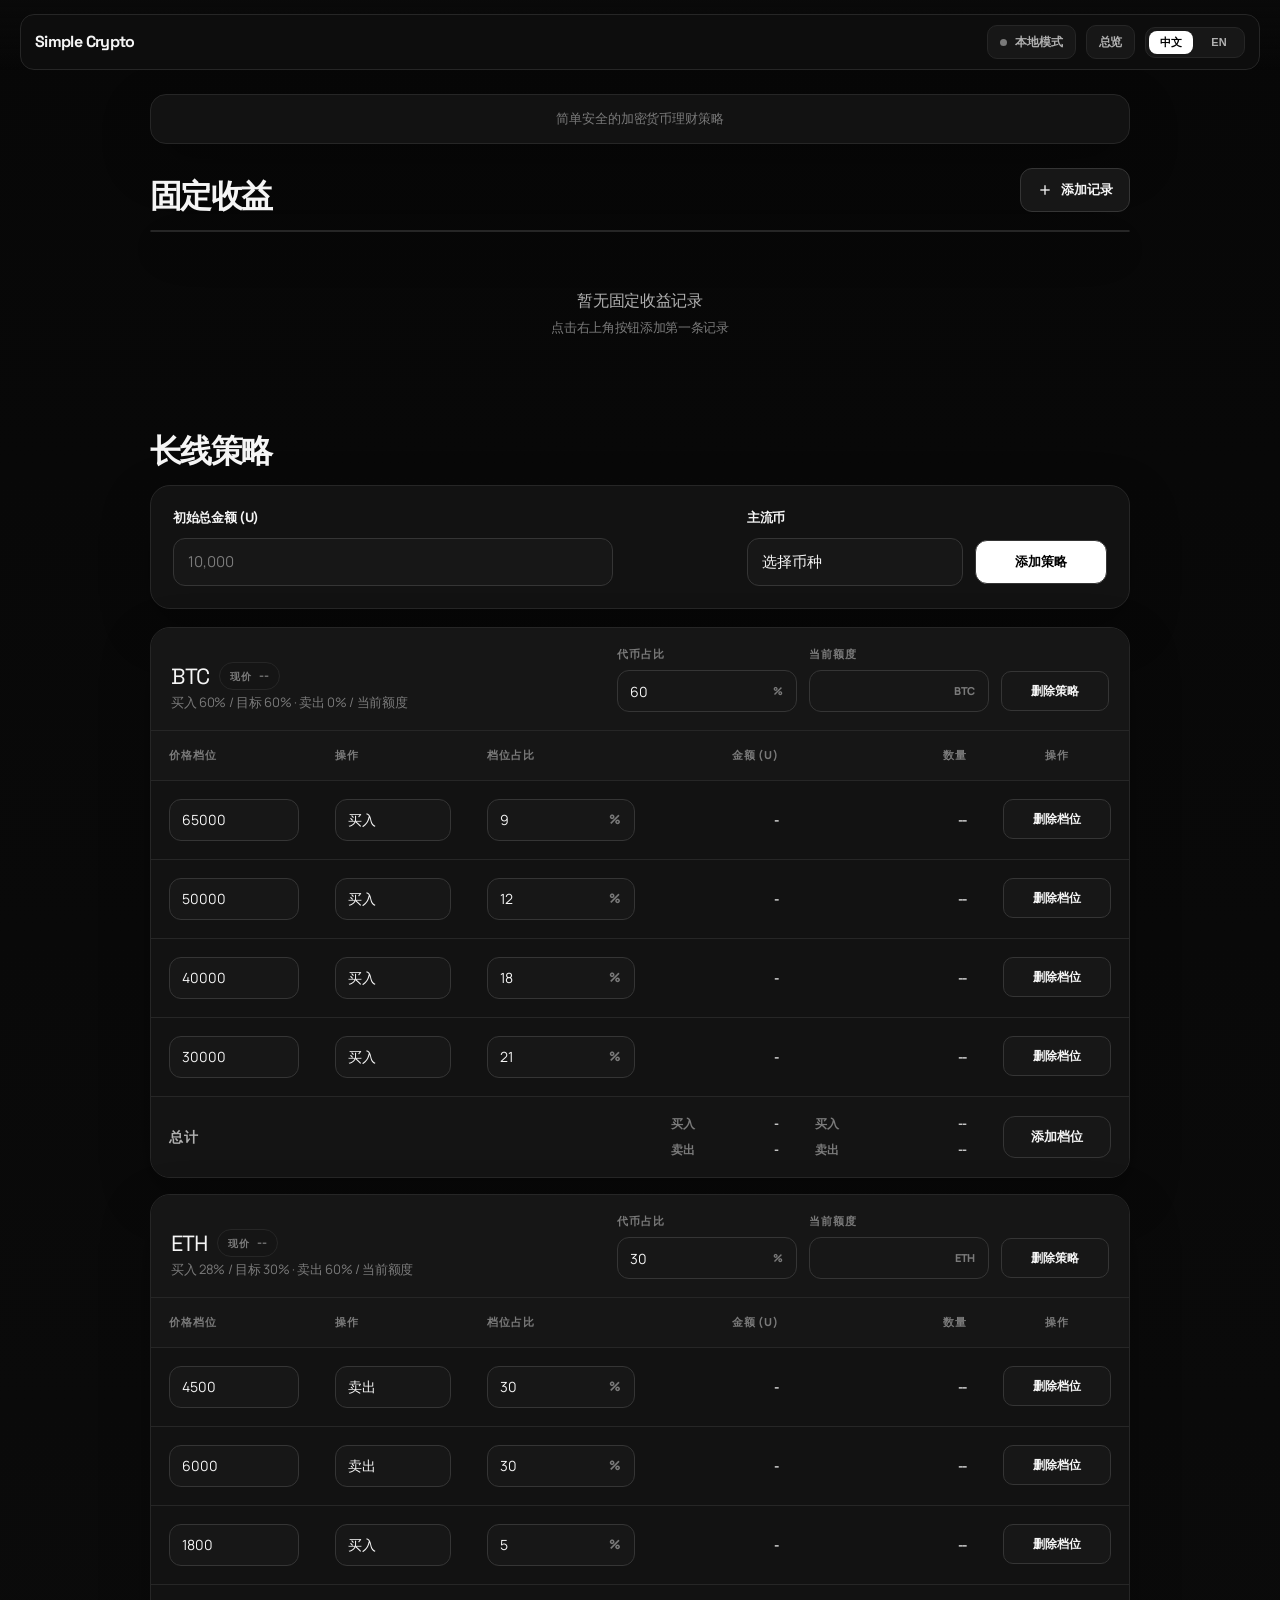
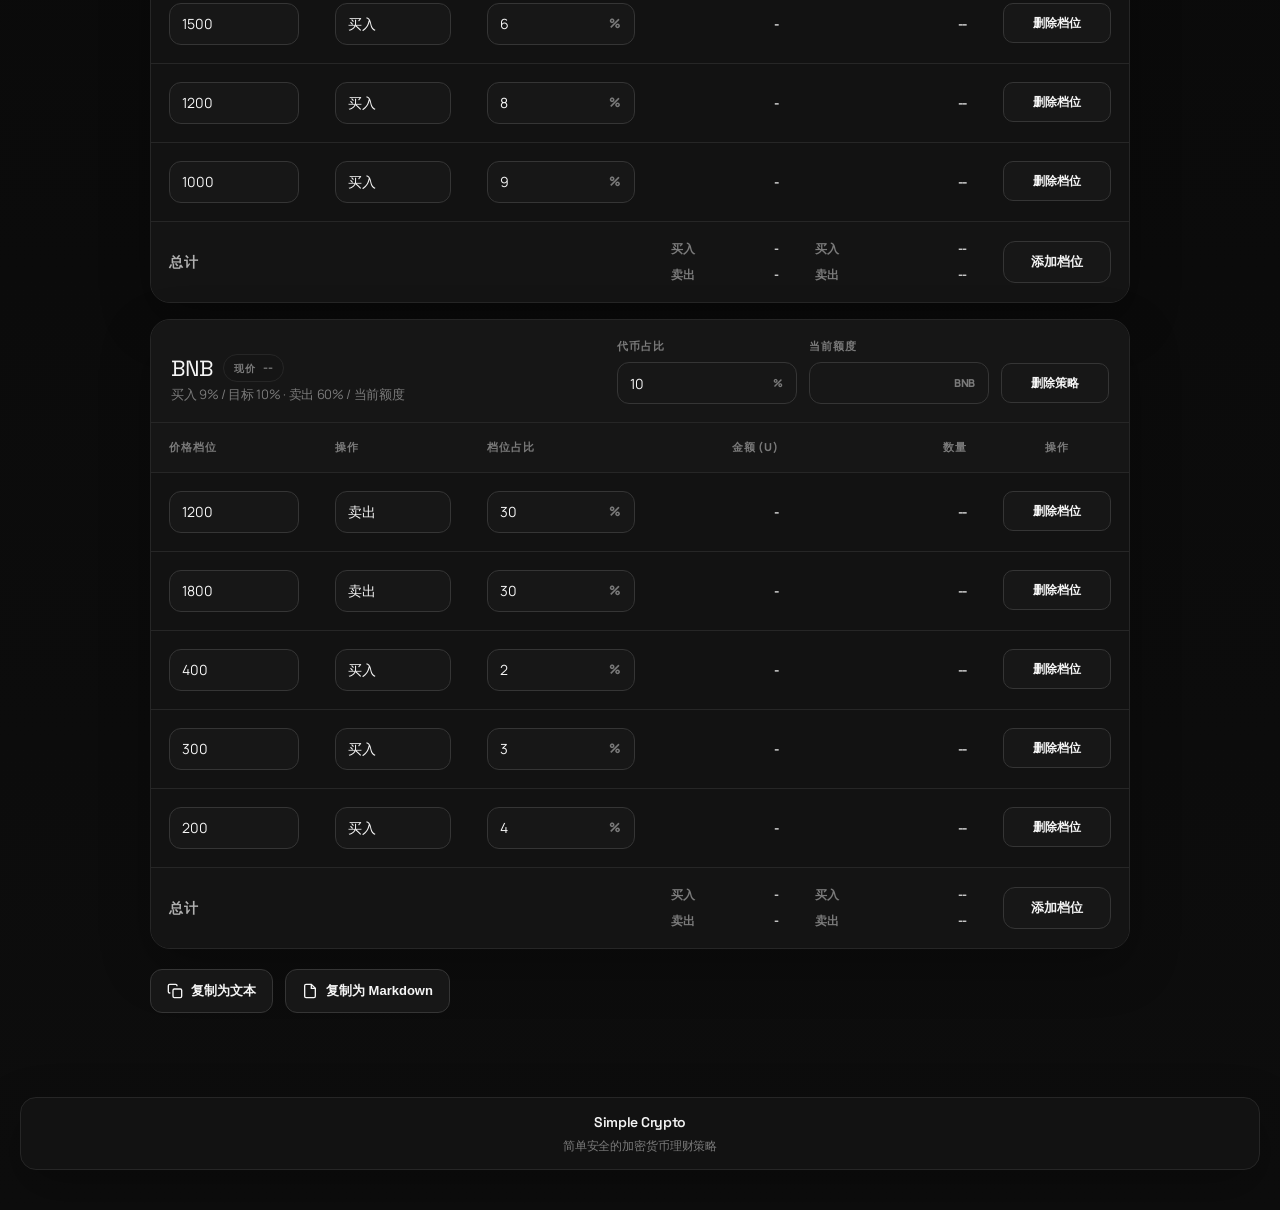
==== config.html @ c3cbfc1d "Add overview dashboard and alert worker" ====
<!DOCTYPE html>
<html lang="zh-CN">
<head>
    <meta charset="UTF-8">
    <meta name="viewport" content="width=device-width, initial-scale=1.0">
    <title>Simple Crypto</title>
    <link rel="icon" type="image/svg+xml" href="favicon.svg">
    <link rel="shortcut icon" href="favicon.svg">
    <meta name="theme-color" content="#0b0b0b">
    <link rel="stylesheet" href="style.css">
    <link rel="preconnect" href="https://fonts.googleapis.com">
    <link rel="preconnect" href="https://fonts.gstatic.com" crossorigin>
    <link href="https://fonts.googleapis.com/css2?family=Manrope:wght@400;500;600;700;800&family=Space+Grotesk:wght@500;700&display=swap" rel="stylesheet">
</head>
<body>
    <nav class="nav">
        <div class="nav-container">
            <div class="nav-logo">Simple Crypto</div>
            <div class="nav-actions">
                <button class="sync-button" id="syncButton" type="button" onclick="openSyncModal()">
                    <span class="sync-dot"></span>
                    <span id="syncButtonText">本地模式</span>
                </button>
                <a class="nav-link-button" href="./" data-i18n="overviewEntry">总览</a>
                <div class="lang-switch">
                    <button class="lang-btn active" data-lang="zh" onclick="switchLanguage('zh')">中文</button>
                    <button class="lang-btn" data-lang="en" onclick="switchLanguage('en')">EN</button>
                </div>
            </div>
        </div>
    </nav>

    <main class="main">
        <section class="hero container">
            <div class="hero-card">
                <p class="hero-subtitle">简单安全的加密货币理财策略</p>
            </div>
        </section>

        <section class="section container" id="fixed-income">
            <div class="section-header">
                <div>
                    <h2 class="section-title" data-i18n="fixedIncomeSectionTitle">固定收益</h2>
                </div>
                <button class="apple-button apple-button-secondary" onclick="openFixedIncomeModal()">
                    <svg width="16" height="16" viewBox="0 0 24 24" fill="none" stroke="currentColor" stroke-width="2">
                        <line x1="12" y1="5" x2="12" y2="19"></line>
                        <line x1="5" y1="12" x2="19" y2="12"></line>
                    </svg>
                    添加记录
                </button>
            </div>

            <div class="table-container" id="fixedIncomeTable"></div>

            <div class="empty-state" id="fixedIncomeEmpty">
                <p>暂无固定收益记录</p>
                <p class="empty-hint">点击右上角按钮添加第一条记录</p>
            </div>
        </section>

        <section class="section container" id="strategy">
            <div class="section-header">
                <div>
                    <h2 class="section-title" data-i18n="strategySectionTitle">长线策略</h2>
                </div>
            </div>

            <div class="apple-card strategy-control-card">
                <div class="strategy-toolbar">
                    <div class="input-group">
                        <label class="apple-label" data-i18n="totalAmountLabel">初始总金额 (U)</label>
                        <input type="number" id="totalAmount" placeholder="10,000" class="apple-input" onchange="saveTotalAmount()">
                    </div>
                    <div class="strategy-add-panel">
                        <label class="apple-label" for="strategyTokenSelect" data-i18n="strategyTokenLabel">主流币</label>
                        <div class="strategy-add-row">
                            <select id="strategyTokenSelect" class="apple-input strategy-select"></select>
                            <button class="apple-button apple-button-primary strategy-add-button" id="addStrategyButton" type="button" data-i18n="addStrategyButton">
                                添加策略
                            </button>
                        </div>
                    </div>
                </div>
            </div>

            <div id="strategyTables" class="strategy-section"></div>

            <div class="action-buttons">
                <button class="apple-button apple-button-secondary" onclick="copyStrategy('text')">
                    <svg width="16" height="16" viewBox="0 0 24 24" fill="none" stroke="currentColor" stroke-width="2">
                        <rect x="9" y="9" width="13" height="13" rx="2" ry="2"></rect>
                        <path d="M5 15H4a2 2 0 0 1-2-2V4a2 2 0 0 1 2-2h9a2 2 0 0 1 2 2v1"></path>
                    </svg>
                    <span data-i18n="copyTextButton">复制为文本</span>
                </button>
                <button class="apple-button apple-button-secondary" onclick="copyStrategy('markdown')">
                    <svg width="16" height="16" viewBox="0 0 24 24" fill="none" stroke="currentColor" stroke-width="2">
                        <path d="M14 2H6a2 2 0 0 0-2 2v16a2 2 0 0 0 2 2h12a2 2 0 0 0 2-2V8z"></path>
                        <polyline points="14 2 14 8 20 8"></polyline>
                    </svg>
                    <span data-i18n="copyMarkdownButton">复制为 Markdown</span>
                </button>
            </div>
        </section>
    </main>

    <footer class="footer">
        <div class="footer-content">
            <p class="footer-title">Simple Crypto</p>
            <p class="footer-subtitle" data-i18n="heroSubtitle">简单安全的加密货币理财策略</p>
        </div>
    </footer>

    <div class="modal-overlay" id="fixedIncomeModal">
        <div class="modal-content">
            <div class="modal-header">
                <h3 data-i18n="fixedIncomeModalTitle">添加固定收益记录</h3>
                <button class="modal-close" onclick="closeFixedIncomeModal()">
                    <svg width="20" height="20" viewBox="0 0 24 24" fill="none" stroke="currentColor" stroke-width="2">
                        <line x1="18" y1="6" x2="6" y2="18"></line>
                        <line x1="6" y1="6" x2="18" y2="18"></line>
                    </svg>
                </button>
            </div>
            <form id="fixedIncomeForm" onsubmit="addFixedIncome(event)" class="modal-form" novalidate>
                <div class="form-group">
                    <label class="form-label" data-i18n="tokenLabel">代币名称</label>
                    <div class="token-selector">
                        <input type="text" id="token" placeholder="输入或选择代币" class="form-input" data-i18n-placeholder="tokenPlaceholder" required>
                        <div class="token-chips" id="tokenChips">
                            <span class="token-chip" data-token="USDT">USDT</span>
                            <span class="token-chip" data-token="USDC">USDC</span>
                            <span class="token-chip" data-token="USD1">USD1</span>
                            <span class="token-chip" data-token="BTC">BTC</span>
                            <span class="token-chip" data-token="ETH">ETH</span>
                            <span class="token-chip" data-token="AAVE">AAVE</span>
                            <span class="token-chip" data-token="BNB">BNB</span>
                            <span class="token-chip" data-token="HYPE">HYPE</span>
                            <span class="token-chip" data-token="SKY">SKY</span>
                            <span class="token-chip" data-token="PENDLE">PENDLE</span>
                        </div>
                    </div>
                </div>
                <div class="form-group">
                    <label class="form-label" data-i18n="platformLabel">平台</label>
                    <div class="platform-selector">
                        <input type="text" id="platform" placeholder="输入或选择平台" class="form-input" data-i18n-placeholder="platformPlaceholder" required>
                        <div class="platform-chips" id="platformChips">
                            <span class="platform-chip" data-platform-zh="Binance 主站" data-platform-en="Binance Exchange">Binance 主站</span>
                            <span class="platform-chip" data-platform-zh="Binance 钱包" data-platform-en="Binance Wallet">Binance 钱包</span>
                            <span class="platform-chip" data-platform-zh="OKX 主站" data-platform-en="OKX Exchange">OKX 主站</span>
                            <span class="platform-chip" data-platform-zh="OKX 钱包" data-platform-en="OKX Wallet">OKX 钱包</span>
                            <span class="platform-chip" data-platform-zh="Aave" data-platform-en="Aave">Aave</span>
                            <span class="platform-chip" data-platform-zh="Uniswap" data-platform-en="Uniswap">Uniswap</span>
                            <span class="platform-chip" data-platform-zh="Pendle" data-platform-en="Pendle">Pendle</span>
                            <span class="platform-chip" data-platform-zh="Venus" data-platform-en="Venus">Venus</span>
                            <span class="platform-chip" data-platform-zh="Buidlpad" data-platform-en="Buidlpad">Buidlpad</span>
                        </div>
                    </div>
                </div>
                <div class="form-group">
                    <label class="form-label" data-i18n="apyLabel">年化收益率 (%)</label>
                    <div class="input-shell">
                        <input type="number" step="0.01" id="apy" placeholder="5.5" class="form-input apy-input" required>
                        <span class="input-suffix">%</span>
                    </div>
                </div>
                <div class="form-group">
                    <label class="form-label" data-i18n="startDateLabel">开始日期</label>
                    <input type="text" id="startDate" class="form-input date-input picker-input" data-picker-type="date" inputmode="none" autocomplete="off" readonly required>
                    <div class="time-toggle" style="margin-top: 12px;">
                        <input type="checkbox" id="startTimeToggle" class="toggle-checkbox" onchange="toggleTimeInput('start')">
                        <label for="startTimeToggle" class="toggle-label">
                            <span class="toggle-slider"></span>
                            <span class="toggle-text" data-i18n="addTimeToggle">添加时间</span>
                        </label>
                    </div>
                    <input type="text" id="startTime" class="form-input time-input picker-input" data-picker-type="time" inputmode="none" autocomplete="off" placeholder="HH:MM" style="display: none;" readonly>
                </div>
                <div class="form-group">
                    <label class="form-label" data-i18n="endDateLabel">结束日期</label>
                    <input type="text" id="endDate" class="form-input date-input picker-input" data-picker-type="date" inputmode="none" autocomplete="off" readonly required>
                    <div class="time-toggle" style="margin-top: 12px;">
                        <input type="checkbox" id="endTimeToggle" class="toggle-checkbox" onchange="toggleTimeInput('end')">
                        <label for="endTimeToggle" class="toggle-label">
                            <span class="toggle-slider"></span>
                            <span class="toggle-text" data-i18n="addTimeToggle">添加时间</span>
                        </label>
                    </div>
                    <input type="text" id="endTime" class="form-input time-input picker-input" data-picker-type="time" inputmode="none" autocomplete="off" placeholder="HH:MM" style="display: none;" readonly>
                </div>
                <div class="form-group">
                    <label class="form-label" data-i18n="descriptionLabel">详细说明</label>
                    <textarea id="description" class="form-textarea" placeholder="输入详细信息..." data-i18n-placeholder="descriptionPlaceholder" maxlength="2000" rows="5"></textarea>
                    <div class="char-count"><span id="charCount">0</span> / 2000</div>
                </div>
            </form>
            <div class="modal-actions">
                <button type="button" class="apple-button apple-button-secondary" onclick="closeFixedIncomeModal()" data-i18n="cancelButton">取消</button>
                <button type="submit" form="fixedIncomeForm" class="apple-button apple-button-primary" data-i18n="saveButton">保存</button>
            </div>
        </div>
    </div>

    <div class="modal-overlay" id="syncModal">
        <div class="modal-content modal-compact">
            <div class="modal-header">
                <h3 data-i18n="syncModalTitle">云端同步</h3>
                <button class="modal-close" type="button" onclick="closeSyncModal()">
                    <svg width="20" height="20" viewBox="0 0 24 24" fill="none" stroke="currentColor" stroke-width="2">
                        <line x1="18" y1="6" x2="6" y2="18"></line>
                        <line x1="6" y1="6" x2="18" y2="18"></line>
                    </svg>
                </button>
            </div>
            <form id="syncForm" onsubmit="submitSyncAuth(event)" class="modal-form" novalidate>
                <div class="form-group">
                    <label class="form-label" for="syncPassword" data-i18n="syncPasswordLabel">访问口令</label>
                    <input type="password" id="syncPassword" class="form-input" autocomplete="current-password" data-i18n-placeholder="syncPasswordPlaceholder" placeholder="输入云端访问口令" required>
                    <p class="input-hint" data-i18n="syncPasswordHint">连接后，记录会同步到云端数据库。</p>
                </div>
            </form>
            <div class="modal-actions">
                <button type="button" class="apple-button apple-button-secondary" onclick="closeSyncModal()" data-i18n="cancelButton">取消</button>
                <button type="submit" form="syncForm" class="apple-button apple-button-primary" data-i18n="syncConnectButton">连接云端</button>
            </div>
        </div>
    </div>

    <div class="modal-overlay" id="detailModal">
        <div class="modal-content">
            <div class="modal-header">
                <h3 data-i18n="detailModalTitle">详细说明</h3>
                <button class="modal-close" onclick="closeDetailModal()">
                    <svg width="20" height="20" viewBox="0 0 24 24" fill="none" stroke="currentColor" stroke-width="2">
                        <line x1="18" y1="6" x2="6" y2="18"></line>
                        <line x1="6" y1="6" x2="18" y2="18"></line>
                    </svg>
                </button>
            </div>
            <div class="modal-body">
                <div class="detail-content" id="detailContent">
                </div>
            </div>
            <div class="modal-actions">
                <button class="apple-button apple-button-primary" onclick="closeDetailModal()" data-i18n="closeButton">关闭</button>
            </div>
        </div>
    </div>

    <div class="modal-overlay" id="strategyModal">
        <div class="modal-content">
            <div class="modal-header">
                <h3 data-i18n="strategyTitle">策略说明</h3>
                <button class="modal-close" onclick="closeStrategyModal()">
                    <svg width="20" height="20" viewBox="0 0 24 24" fill="none" stroke="currentColor" stroke-width="2">
                        <line x1="18" y1="6" x2="6" y2="18"></line>
                        <line x1="6" y1="6" x2="18" y2="18"></line>
                    </svg>
                </button>
            </div>
            <div class="modal-body">
                <div class="info-block">
                    <h4 data-i18n="strategyConcept">💡 核心概念</h4>
                    <ul>
                        <li><strong data-i18n="initialAmount">初始总金额</strong>：准备投入的总资金（U）</li>
                        <li><strong data-i18n="ratio">占比</strong>：该代币在总资金中的占比</li>
                        <li><strong data-i18n="priceLevel">价格档位</strong>：达到该价格时执行操作</li>
                    </ul>
                </div>
                <div class="info-block">
                    <h4 data-i18n="strategyCase">📊 实际案例</h4>
                    <p data-i18n="example1">初始 10,000U，BTC 目标占比 60%</p>
                    <p data-i18n="example2">当 BTC 跌至 $65,000 时，计划买入 900U</p>
                    <p class="highlight" data-i18n="example3">→ 数量：900 ÷ 65,000 = 0.013846 BTC</p>
                </div>
            </div>
            <div class="modal-actions" style="padding: 20px 30px;">
                <button class="apple-button apple-button-primary" onclick="closeStrategyModal()" data-i18n="strategyKnow">知道了</button>
            </div>
        </div>
    </div>

    <div class="modal-overlay" id="confirmModal">
        <div class="modal-content modal-compact confirm-modal-content">
            <div class="modal-header">
                <h3 data-i18n="confirmModalTitle">删除确认</h3>
                <button class="modal-close" type="button" onclick="closeConfirmModal()">
                    <svg width="20" height="20" viewBox="0 0 24 24" fill="none" stroke="currentColor" stroke-width="2">
                        <line x1="18" y1="6" x2="6" y2="18"></line>
                        <line x1="6" y1="6" x2="18" y2="18"></line>
                    </svg>
                </button>
            </div>
            <div class="modal-body confirm-modal-body">
                <div class="confirm-badge">!</div>
                <p class="confirm-message" id="confirmModalMessage"></p>
            </div>
            <div class="modal-actions">
                <button type="button" class="apple-button apple-button-secondary" onclick="closeConfirmModal()" data-i18n="cancelButton">取消</button>
                <button type="button" class="apple-button apple-button-danger" id="confirmModalApprove" onclick="confirmModalAction()" data-i18n="delete">删除</button>
            </div>
        </div>
    </div>

    <script src="app.js"></script>
</body>
</html>
---- style.css ----
:root {
    --bg: #0a0a0a;
    --panel: #121212;
    --panel-soft: #171717;
    --panel-elevated: #1b1b1b;
    --border: #262626;
    --border-strong: #353535;
    --text: #f5f5f5;
    --text-soft: #b0b0b0;
    --text-muted: #7a7a7a;
    --positive: #19fb9b;
    --warning: #ffb84d;
    --danger: #ff6363;
    --radius-sm: 10px;
    --radius-md: 14px;
    --radius-lg: 20px;
    --shadow: 0 18px 50px rgba(0, 0, 0, 0.28);
    --font-body: 'Manrope', -apple-system, BlinkMacSystemFont, sans-serif;
    --font-display: 'Space Grotesk', 'Manrope', sans-serif;
    --transition: all 0.2s ease;
}

* {
    margin: 0;
    padding: 0;
    box-sizing: border-box;
}

html {
    scroll-behavior: smooth;
}

body {
    min-height: 100vh;
    font-family: var(--font-body);
    background: linear-gradient(180deg, #070707 0%, #0d0d0d 100%);
    color: var(--text);
    line-height: 1.5;
    letter-spacing: -0.02em;
    -webkit-font-smoothing: antialiased;
}

.container {
    max-width: 980px;
    margin: 0 auto;
}

.overview-page .container {
    max-width: 1280px;
}

.nav {
    position: sticky;
    top: 0;
    z-index: 100;
    padding: 14px 20px 0;
    background: linear-gradient(180deg, rgba(10, 10, 10, 0.96), rgba(10, 10, 10, 0));
}

.nav-container {
    display: flex;
    align-items: center;
    justify-content: space-between;
    gap: 16px;
    padding: 10px 14px;
    border: 1px solid var(--border);
    border-radius: 14px;
    background: rgba(15, 15, 15, 0.92);
    backdrop-filter: blur(10px);
}

.nav-actions {
    display: inline-flex;
    align-items: center;
    gap: 10px;
}

.nav-logo {
    font-family: var(--font-display);
    font-size: 16px;
    font-weight: 700;
    letter-spacing: -0.04em;
}

.nav-link-button {
    display: inline-flex;
    align-items: center;
    justify-content: center;
    min-height: 34px;
    padding: 0 12px;
    border: 1px solid var(--border);
    border-radius: 10px;
    background: var(--panel-soft);
    color: var(--text-soft);
    font-size: 12px;
    font-weight: 800;
    text-decoration: none;
    transition: var(--transition);
}

.nav-link-button:hover {
    background: #202020;
    color: var(--text);
}

.nav-link-button-primary {
    border-color: transparent;
    background: #ffffff;
    color: #000000;
}

.nav-link-button-primary:hover {
    background: #ececec;
    color: #000000;
}

.sync-button {
    display: inline-flex;
    align-items: center;
    gap: 8px;
    min-height: 34px;
    padding: 0 12px;
    border: 1px solid var(--border);
    border-radius: 10px;
    background: var(--panel-soft);
    color: var(--text-soft);
    font-size: 12px;
    font-weight: 800;
    cursor: pointer;
    transition: var(--transition);
}

.sync-button:hover {
    background: #202020;
    color: var(--text);
}

.sync-button.is-connected {
    border-color: rgba(25, 251, 155, 0.18);
    color: var(--text);
}

.sync-button.is-connecting {
    border-color: rgba(255, 184, 77, 0.24);
}

.sync-dot {
    width: 7px;
    height: 7px;
    border-radius: 999px;
    background: var(--text-muted);
}

.sync-button.is-connected .sync-dot {
    background: var(--positive);
}

.sync-button.is-connecting .sync-dot {
    background: var(--warning);
}

.lang-switch {
    display: inline-flex;
    gap: 4px;
    padding: 3px;
    border: 1px solid var(--border);
    border-radius: 10px;
    background: var(--panel-soft);
}

.lang-btn {
    min-width: 44px;
    padding: 6px 10px;
    border: 0;
    border-radius: 8px;
    background: transparent;
    color: var(--text-soft);
    font-size: 11px;
    font-weight: 800;
    line-height: 1;
    cursor: pointer;
    transition: var(--transition);
}

.lang-btn:hover,
.lang-btn.active {
    background: #ffffff;
    color: #000000;
}

.main {
    padding: 24px 20px 48px;
}

.overview-main {
    display: flex;
    flex-direction: column;
    gap: 12px;
    min-height: calc(100vh - 88px);
    padding-top: 14px;
    padding-bottom: 16px;
}

.hero {
    margin-bottom: 24px;
}

.hero-card,
.table-container,
.apple-card,
.strategy-table-container,
.modal-content,
.footer-content {
    border: 1px solid var(--border);
    background: var(--panel);
    box-shadow: var(--shadow);
}

.hero-card {
    padding: 14px 18px;
    border-radius: 16px;
}

.hero-subtitle {
    color: var(--text-muted);
    font-size: 13px;
    font-weight: 500;
    letter-spacing: -0.01em;
    text-align: center;
}

.overview-shell {
    flex: 1;
    display: flex;
    min-height: 0;
}

.overview-layout {
    display: grid;
    grid-template-columns: minmax(320px, 0.92fr) minmax(0, 1.28fr);
    gap: 12px;
    flex: 1;
    min-height: 0;
}

.overview-panel {
    display: flex;
    flex-direction: column;
    min-height: 0;
    border: 1px solid var(--border);
    border-radius: 16px;
    background: var(--panel);
    box-shadow: var(--shadow);
    overflow: hidden;
}

.overview-panel-head {
    display: flex;
    align-items: center;
    justify-content: space-between;
    gap: 12px;
    padding: 14px 16px 0;
}

.overview-panel-title {
    font-family: var(--font-display);
    font-size: 18px;
    line-height: 1;
    letter-spacing: -0.05em;
}

.overview-panel-badge {
    display: inline-flex;
    align-items: center;
    min-height: 30px;
    padding: 0 12px;
    border: 1px solid var(--border);
    border-radius: 999px;
    background: #151515;
    color: var(--text-soft);
    font-size: 12px;
    font-weight: 800;
    white-space: nowrap;
}

.overview-panel-body {
    min-height: 0;
    padding: 14px 16px 16px;
    overflow: auto;
}

.overview-fixed-body {
    display: grid;
    gap: 10px;
    align-content: start;
}

.overview-income-item {
    display: grid;
    gap: 8px;
    padding: 12px 14px;
    border: 1px solid var(--border);
    border-radius: 12px;
    background: #151515;
}

.overview-income-main {
    display: grid;
    gap: 8px;
    min-width: 0;
}

.overview-income-top {
    display: flex;
    align-items: center;
    gap: 8px;
    min-width: 0;
    flex-wrap: wrap;
}

.overview-token-chip {
    display: inline-flex;
    align-items: center;
    min-height: 26px;
    padding: 0 10px;
    border-radius: 999px;
    background: rgba(255, 255, 255, 0.06);
    color: var(--text);
    font-size: 12px;
    font-weight: 800;
    white-space: nowrap;
}

.overview-platform-text {
    flex: 1 1 160px;
    min-width: 0;
    color: var(--text-soft);
    font-size: 12px;
    white-space: nowrap;
    overflow: hidden;
    text-overflow: ellipsis;
}

.overview-income-meta {
    display: inline-flex;
    align-items: center;
    gap: 8px;
    color: var(--text-muted);
    font-size: 11px;
}

.overview-income-separator {
    width: 4px;
    height: 4px;
    border-radius: 999px;
    background: var(--border-strong);
}

.overview-income-apy {
    font-size: 13px;
    font-weight: 800;
    font-variant-numeric: tabular-nums;
    font-feature-settings: 'tnum' 1;
}

.overview-income-days {
    color: var(--text-soft);
    font-size: 11px;
    font-weight: 700;
    white-space: nowrap;
}

.overview-income-detail {
    color: var(--text-soft);
    font-size: 12px;
    line-height: 1.45;
    display: -webkit-box;
    -webkit-line-clamp: 2;
    -webkit-box-orient: vertical;
    overflow: hidden;
}

.overview-income-days.is-warning {
    color: var(--warning);
}

.overview-income-days.is-danger {
    color: var(--danger);
}

.overview-strategy-body {
    display: grid;
    grid-template-columns: repeat(2, minmax(0, 1fr));
    gap: 12px;
    align-content: start;
}

.overview-strategy-card {
    display: flex;
    flex-direction: column;
    gap: 10px;
    padding: 12px;
    border: 1px solid var(--border);
    border-radius: 14px;
    background: #151515;
}

.overview-strategy-head {
    display: flex;
    align-items: flex-start;
    justify-content: space-between;
    gap: 12px;
}

.overview-strategy-title {
    min-width: 0;
    display: grid;
    gap: 6px;
}

.overview-strategy-token-row {
    display: flex;
    align-items: center;
    gap: 10px;
    flex-wrap: wrap;
}

.overview-strategy-title h3 {
    font-family: var(--font-display);
    font-size: 18px;
    line-height: 1;
    letter-spacing: -0.05em;
}

.overview-strategy-title p {
    color: var(--text-soft);
    font-size: 11px;
}

.overview-strategy-summary {
    display: flex;
    flex-wrap: wrap;
    gap: 8px 14px;
    color: var(--text-muted);
    font-size: 10px;
    line-height: 1.4;
    font-variant-numeric: tabular-nums;
    font-feature-settings: 'tnum' 1;
}

.overview-strategy-summary span {
    white-space: nowrap;
}

.overview-strategy-value {
    color: var(--text);
    font-size: 13px;
    font-weight: 800;
    white-space: nowrap;
    font-variant-numeric: tabular-nums;
    font-feature-settings: 'tnum' 1;
}

.overview-level-chip-grid {
    display: grid;
    grid-template-columns: repeat(auto-fit, minmax(148px, 1fr));
    gap: 8px;
}

.overview-level-chip {
    display: grid;
    gap: 6px;
    min-height: 64px;
    padding: 9px 10px;
    border: 1px solid var(--border);
    border-radius: 10px;
    background: #101010;
}

.overview-level-chip.is-sell {
    background: rgba(255, 255, 255, 0.03);
}

.overview-level-chip.is-triggered {
    border-color: rgba(255, 184, 77, 0.32);
    background: rgba(255, 184, 77, 0.1);
    box-shadow: inset 2px 0 0 rgba(255, 184, 77, 0.88);
}

.overview-level-chip-empty {
    color: var(--text-muted);
    align-items: center;
    justify-content: center;
}

.overview-level-chip-top {
    display: flex;
    align-items: center;
    justify-content: space-between;
    gap: 8px;
    font-size: 11px;
    font-weight: 800;
    font-variant-numeric: tabular-nums;
    font-feature-settings: 'tnum' 1;
}

.overview-level-action {
    display: inline-flex;
    align-items: center;
    min-height: 22px;
    padding: 0 7px;
    border-radius: 999px;
    background: rgba(255, 255, 255, 0.06);
    color: var(--text-soft);
    font-size: 10px;
    font-weight: 800;
    letter-spacing: 0.04em;
    white-space: nowrap;
}

.overview-level-chip-bottom {
    color: var(--text-soft);
    font-size: 11px;
    line-height: 1.35;
    font-variant-numeric: tabular-nums;
    font-feature-settings: 'tnum' 1;
}

.overview-empty-state {
    display: grid;
    place-items: center;
    align-content: center;
    min-height: 100%;
    padding: 24px 18px;
    border: 1px dashed var(--border-strong);
    border-radius: 14px;
    color: var(--text-soft);
    text-align: center;
}

.overview-empty-state p:first-child {
    color: var(--text);
    font-weight: 700;
}

.overview-status-pill {
    cursor: default;
}

.action-buttons {
    display: flex;
    gap: 12px;
    flex-wrap: wrap;
}

.section {
    margin-bottom: 36px;
}

.section-header {
    display: flex;
    align-items: end;
    justify-content: space-between;
    gap: 18px;
    margin-bottom: 18px;
}

.section-title {
    font-family: var(--font-display);
    font-size: clamp(1.4rem, 3vw, 2rem);
    line-height: 1;
    letter-spacing: -0.05em;
}

.section-subtitle {
    margin-top: 10px;
    color: var(--text-soft);
    font-size: 14px;
}

.apple-button {
    display: inline-flex;
    align-items: center;
    justify-content: center;
    gap: 8px;
    min-height: 44px;
    padding: 12px 16px;
    border: 1px solid var(--border-strong);
    border-radius: 12px;
    background: var(--panel-soft);
    color: var(--text);
    font-size: 13px;
    font-weight: 800;
    cursor: pointer;
    transition: var(--transition);
}

.apple-button:hover {
    background: #1d1d1d;
}

.apple-button-primary {
    background: #ffffff;
    color: #000000;
}

.apple-button-primary:hover {
    background: #ececec;
}

.apple-button-danger {
    border-color: rgba(255, 99, 99, 0.26);
    background: rgba(255, 99, 99, 0.12);
    color: #ffd6d6;
}

.apple-button-danger:hover {
    background: rgba(255, 99, 99, 0.18);
    border-color: rgba(255, 99, 99, 0.38);
}

.table-container,
.apple-card,
.strategy-table-container {
    border-radius: var(--radius-lg);
    overflow: hidden;
}

.fixed-income-table,
.strategy-table {
    width: 100%;
    border-collapse: collapse;
}

.fixed-income-table th,
.strategy-table th {
    padding: 16px 18px;
    text-align: left;
    border-bottom: 1px solid var(--border);
    background: #161616;
    color: var(--text-muted);
    font-size: 11px;
    font-weight: 800;
    text-transform: uppercase;
    letter-spacing: 0.08em;
}

.fixed-income-table td,
.strategy-table td {
    padding: 18px;
    border-bottom: 1px solid var(--border);
    color: var(--text-soft);
    font-size: 14px;
}

.fixed-income-table tr:last-child td,
.strategy-table tr:last-child td {
    border-bottom: none;
}

.fixed-income-table tr:hover td,
.strategy-table tr:hover td {
    background: #161616;
}

.fixed-income-table th:nth-child(4),
.fixed-income-table th:nth-child(5),
.fixed-income-table td:nth-child(4),
.fixed-income-table td:nth-child(5) {
    min-width: 150px;
}

.fixed-income-table th:last-child,
.fixed-income-table td:last-child {
    width: 180px;
    white-space: nowrap;
}

.table-token {
    font-family: var(--font-display);
    color: var(--text);
    font-size: 18px;
    font-weight: 700;
}

.table-platform {
    color: var(--text-muted);
}

.table-apy,
.badge {
    display: inline-flex;
    align-items: center;
    justify-content: center;
    padding: 6px 10px;
    border-radius: 999px;
    font-size: 11px;
    font-weight: 800;
}

.table-apy {
    border: 1px solid rgba(25, 251, 155, 0.18);
    background: rgba(25, 251, 155, 0.1);
    color: #c6ffe2;
}

.table-days {
    color: var(--text);
    font-weight: 800;
}

.table-days.warning {
    color: var(--warning);
}

.table-days.danger {
    color: var(--danger);
}

.table-detail-btn,
.table-delete-btn {
    display: inline-flex;
    align-items: center;
    justify-content: center;
    min-height: 40px;
    min-width: 82px;
    padding: 8px 10px;
    border: 1px solid var(--border-strong);
    border-radius: 10px;
    background: var(--panel-soft);
    color: var(--text);
    font-size: 12px;
    font-weight: 700;
    cursor: pointer;
    transition: var(--transition);
}

.table-detail-btn {
    margin-right: 8px;
}

.table-detail-btn:hover,
.table-delete-btn:hover {
    background: #202020;
}

.empty-state {
    padding: 56px 20px;
    text-align: center;
}

.empty-state p {
    margin-bottom: 6px;
    color: var(--text-soft);
}

.empty-hint {
    color: var(--text-muted) !important;
    font-size: 13px;
}

.apple-card {
    padding: 22px;
    margin-bottom: 18px;
}

.strategy-section {
    display: grid;
    gap: 16px;
    margin-bottom: 20px;
}

.strategy-header {
    display: flex;
    justify-content: space-between;
    align-items: center;
    gap: 12px;
    padding: 18px 20px;
    border-bottom: 1px solid var(--border);
    background: #161616;
}

.strategy-title {
    font-family: var(--font-display);
    font-size: 22px;
    letter-spacing: -0.05em;
}

.strategy-subtitle {
    color: var(--text-muted);
    font-size: 13px;
}

.strategy-toolbar {
    display: grid;
    grid-template-columns: minmax(0, 1fr) minmax(300px, 360px);
    gap: 18px;
    align-items: end;
}

.strategy-add-panel {
    min-width: 0;
}

.strategy-add-row {
    display: flex;
    gap: 12px;
    align-items: center;
}

.strategy-add-button {
    flex: 0 0 132px;
}

.strategy-inline-button {
    min-height: 42px;
    min-width: 108px;
    padding: 10px 14px;
}

.strategy-card-header {
    align-items: flex-end;
}

.strategy-card-heading {
    display: flex;
    flex: 1;
    align-items: end;
    justify-content: space-between;
    gap: 18px;
    flex-wrap: wrap;
}

.strategy-card-title {
    min-width: 0;
}

.strategy-title-row {
    display: flex;
    align-items: center;
    gap: 10px;
    flex-wrap: wrap;
}

.strategy-live-price {
    display: inline-flex;
    align-items: center;
    gap: 8px;
    min-height: 28px;
    padding: 5px 10px;
    border: 1px solid var(--border);
    border-radius: 999px;
    background: #151515;
    color: var(--text);
    font-size: 12px;
    font-weight: 800;
    line-height: 1;
    white-space: nowrap;
    font-variant-numeric: tabular-nums;
    font-feature-settings: 'tnum' 1;
}

.strategy-live-price.is-unavailable {
    color: var(--text-muted);
}

.strategy-live-label {
    color: var(--text-muted);
    font-size: 10px;
    font-weight: 800;
    letter-spacing: 0.08em;
    text-transform: uppercase;
}

.strategy-live-value {
    color: inherit;
}

.strategy-meta-controls {
    display: grid;
    grid-template-columns: repeat(2, minmax(140px, 180px));
    gap: 12px;
    align-items: end;
}

.strategy-ratio-control {
    width: min(180px, 100%);
}

.strategy-meta-controls .input-shell .strategy-field {
    padding-right: 74px;
}

.strategy-meta-controls .input-suffix {
    font-size: 11px;
}

.strategy-ratio-label {
    display: block;
    margin-bottom: 8px;
    color: var(--text-muted);
    font-size: 11px;
    font-weight: 800;
    letter-spacing: 0.08em;
    text-transform: uppercase;
}

.strategy-field {
    width: 100%;
    min-height: 42px;
    padding: 10px 12px;
    border: 1px solid var(--border-strong);
    border-radius: 10px;
    background: var(--panel-soft);
    color: var(--text);
    font-family: var(--font-body);
    font-size: 14px;
    transition: var(--transition);
}

.strategy-select,
.strategy-field-select {
    appearance: none;
    padding-right: 52px;
    background-image:
        linear-gradient(45deg, transparent 50%, var(--text-muted) 50%),
        linear-gradient(135deg, var(--text-muted) 50%, transparent 50%);
    background-position:
        calc(100% - 24px) calc(50% - 3px),
        calc(100% - 18px) calc(50% - 3px);
    background-size: 6px 6px;
    background-repeat: no-repeat;
}

.strategy-field-select {
    min-width: 116px;
}

.strategy-quantity {
    color: var(--text);
    font-size: 13px;
    font-weight: 700;
    display: inline-flex;
    width: 100%;
    justify-content: flex-end;
    color: var(--text);
    white-space: nowrap;
    text-align: right;
    font-variant-numeric: tabular-nums;
    font-feature-settings: 'tnum' 1;
}

.strategy-amount {
    color: var(--text);
    font-size: 13px;
    font-weight: 700;
    display: inline-flex;
    width: 100%;
    justify-content: flex-end;
    white-space: nowrap;
    text-align: right;
    font-variant-numeric: tabular-nums;
    font-feature-settings: 'tnum' 1;
}

.strategy-row-delete,
.strategy-delete-btn {
    align-self: flex-end;
    margin-bottom: 1px;
    min-width: 108px;
}

.strategy-alert-row td {
    border-bottom-color: rgba(113, 205, 255, 0.18);
}

.strategy-alert-row.is-triggered td {
    background: rgba(255, 184, 77, 0.08);
    box-shadow: inset 3px 0 0 rgba(255, 184, 77, 0.82);
}

.strategy-table-empty {
    color: var(--text-muted);
    font-size: 13px;
    text-align: center;
}

.strategy-table th,
.strategy-table td {
    vertical-align: middle;
}

.strategy-table th:nth-child(1),
.strategy-table td:nth-child(1) {
    min-width: 132px;
}

.strategy-table th:nth-child(2),
.strategy-table td:nth-child(2) {
    min-width: 128px;
}

.strategy-table th:nth-child(3),
.strategy-table td:nth-child(3),
.strategy-table th:nth-child(4),
.strategy-table td:nth-child(4) {
    min-width: 144px;
}

.strategy-table th:nth-child(5),
.strategy-table td:nth-child(5) {
    min-width: 188px;
}

.strategy-table th:nth-child(6),
.strategy-table td:nth-child(6) {
    min-width: 116px;
    text-align: center;
}

.strategy-table th:nth-child(4),
.strategy-table td:nth-child(4),
.strategy-table th:nth-child(5),
.strategy-table td:nth-child(5) {
    text-align: right;
}

.strategy-total-row td {
    background: #141414;
    border-top: 1px solid var(--border);
}

.strategy-total-label-cell {
    color: var(--text-muted);
    font-size: 12px;
    font-weight: 800;
    letter-spacing: 0.08em;
    text-transform: uppercase;
}

.strategy-total-cell {
    min-width: 220px;
}

.strategy-total-line {
    display: grid;
    grid-template-columns: 40px minmax(0, 1fr);
    align-items: baseline;
    gap: 12px;
    color: var(--text-soft);
    font-size: 12px;
}

.strategy-total-label {
    color: var(--text-muted);
    font-size: 12px;
    font-weight: 800;
    white-space: nowrap;
}

.strategy-total-line + .strategy-total-line {
    margin-top: 8px;
}

.strategy-total-value {
    display: inline-flex;
    width: 100%;
    justify-content: flex-end;
    color: var(--text);
    font-weight: 700;
    text-align: right;
    white-space: nowrap;
    font-variant-numeric: tabular-nums;
    font-feature-settings: 'tnum' 1;
}

.strategy-total-action-cell {
    width: 132px;
    text-align: right;
}

.strategy-total-action-cell .strategy-inline-button {
    width: 100%;
}

.badge-buy {
    border: 1px solid rgba(25, 251, 155, 0.18);
    background: rgba(25, 251, 155, 0.1);
    color: #c6ffe2;
}

.badge-sell {
    border: 1px solid rgba(255, 99, 99, 0.18);
    background: rgba(255, 99, 99, 0.1);
    color: #ffd3d3;
}

.highlight-amount {
    color: var(--text);
    font-weight: 800;
}

.input-group {
    max-width: 440px;
}

.apple-label,
.form-label {
    display: block;
    margin-bottom: 10px;
    color: var(--text);
    font-size: 13px;
    font-weight: 800;
}

.apple-input,
.form-input,
.form-textarea,
.strategy-field {
    width: 100%;
    border: 1px solid var(--border-strong);
    border-radius: 12px;
    background: var(--panel-soft);
    color: var(--text);
    font-family: var(--font-body);
    transition: var(--transition);
}

.apple-input,
.form-input {
    min-height: 48px;
    padding: 12px 14px;
    font-size: 15px;
}

.input-shell {
    position: relative;
}

.input-shell .form-input,
.input-shell .strategy-field {
    padding-right: 42px;
}

.input-suffix {
    position: absolute;
    top: 50%;
    right: 14px;
    transform: translateY(-50%);
    color: var(--text-muted);
    font-size: 13px;
    font-weight: 800;
    pointer-events: none;
}

.picker-input {
    cursor: pointer;
    padding-right: 42px;
    background-image:
        linear-gradient(45deg, transparent 50%, var(--text-muted) 50%),
        linear-gradient(135deg, var(--text-muted) 50%, transparent 50%);
    background-position:
        calc(100% - 21px) calc(50% - 3px),
        calc(100% - 15px) calc(50% - 3px);
    background-size: 6px 6px;
    background-repeat: no-repeat;
}

.time-input {
    margin-top: 12px;
}

.form-textarea {
    min-height: 120px;
    max-height: 320px;
    padding: 14px;
    resize: vertical;
}

.apple-input::placeholder,
.form-input::placeholder,
.form-textarea::placeholder,
.strategy-field::placeholder {
    color: var(--text-muted);
}

.apple-input:focus,
.form-input:focus,
.form-textarea:focus,
.strategy-field:focus {
    outline: none;
    border-color: #4a4a4a;
    background: #1b1b1b;
}

.apple-input:disabled,
.strategy-field:disabled,
.apple-button:disabled {
    opacity: 0.5;
    cursor: not-allowed;
}

.apple-input.is-invalid,
.form-input.is-invalid,
.form-textarea.is-invalid {
    border-color: rgba(255, 99, 99, 0.72);
    box-shadow: 0 0 0 3px rgba(255, 99, 99, 0.12);
}

.picker-input.picker-open {
    border-color: #4f4f4f;
    background-color: var(--panel-elevated);
}

.input-hint {
    margin-top: 10px;
    color: var(--text-muted);
    font-size: 12px;
}

.token-chips,
.platform-chips {
    display: flex;
    flex-wrap: wrap;
    gap: 8px;
    margin-top: 12px;
}

.token-chip,
.platform-chip {
    display: inline-flex;
    align-items: center;
    padding: 8px 12px;
    border: 1px solid var(--border-strong);
    border-radius: 10px;
    background: var(--panel-soft);
    color: var(--text-soft);
    font-size: 12px;
    font-weight: 700;
    cursor: pointer;
    transition: var(--transition);
    user-select: none;
}

.token-chip:hover,
.platform-chip:hover,
.token-chip.selected,
.platform-chip.selected {
    background: #202020;
    color: var(--text);
}

.modal-overlay {
    display: none;
    position: fixed;
    inset: 0;
    z-index: 200;
    align-items: center;
    justify-content: center;
    padding: 20px;
    background: rgba(0, 0, 0, 0.72);
    backdrop-filter: blur(8px);
}

.modal-overlay.active {
    display: flex;
}

.picker-popover {
    position: fixed;
    z-index: 320;
    width: min(320px, calc(100vw - 24px));
}

.picker-popover[hidden] {
    display: none !important;
}

.picker-popover-time {
    width: min(360px, calc(100vw - 24px));
}

.picker-surface {
    border: 1px solid var(--border);
    border-radius: 18px;
    background: var(--panel);
    box-shadow: 0 24px 50px rgba(0, 0, 0, 0.45);
    overflow: hidden;
}

.picker-header {
    display: flex;
    align-items: center;
    justify-content: space-between;
    gap: 12px;
    padding: 14px 16px;
    border-bottom: 1px solid var(--border);
    background: #161616;
}

.picker-header-time {
    justify-content: flex-start;
}

.picker-header-copy {
    min-width: 0;
    flex: 1;
}

.picker-title {
    color: var(--text);
    font-size: 15px;
    font-weight: 800;
    letter-spacing: -0.03em;
    text-align: center;
}

.picker-label {
    color: var(--text-muted);
    font-size: 11px;
    font-weight: 800;
    letter-spacing: 0.08em;
    text-transform: uppercase;
}

.picker-nav {
    width: 34px;
    height: 34px;
    border: 1px solid var(--border-strong);
    border-radius: 10px;
    background: var(--panel-soft);
    color: var(--text);
    font-size: 20px;
    line-height: 1;
    cursor: pointer;
    transition: var(--transition);
}

.picker-nav:hover,
.picker-action:hover,
.picker-day:hover,
.time-picker-option:hover {
    background: #202020;
}

.picker-weekdays {
    display: grid;
    grid-template-columns: repeat(7, minmax(0, 1fr));
    gap: 6px;
    padding: 14px 16px 8px;
}

.picker-weekdays span {
    color: var(--text-muted);
    font-size: 11px;
    font-weight: 700;
    text-align: center;
    letter-spacing: 0.05em;
}

.picker-days {
    display: grid;
    grid-template-columns: repeat(7, minmax(0, 1fr));
    gap: 6px;
    padding: 0 16px 16px;
}

.picker-day {
    min-height: 38px;
    border: 1px solid transparent;
    border-radius: 10px;
    background: transparent;
    color: var(--text);
    font-size: 13px;
    font-weight: 700;
    cursor: pointer;
    transition: var(--transition);
}

.picker-day.is-outside {
    color: #666666;
}

.picker-day.is-today {
    border-color: var(--border-strong);
}

.picker-day.is-selected,
.time-picker-option.is-selected,
.picker-action-primary {
    background: #ffffff;
    color: #000000;
}

.picker-action-primary:hover {
    background: #ececec;
}

.picker-footer {
    display: flex;
    gap: 10px;
    padding: 14px 16px 16px;
    border-top: 1px solid var(--border);
    background: #161616;
}

.picker-footer-triple .picker-action {
    min-width: 0;
}

.picker-action {
    flex: 1;
    min-height: 40px;
    padding: 10px 12px;
    border: 1px solid var(--border-strong);
    border-radius: 10px;
    background: var(--panel-soft);
    color: var(--text);
    font-size: 12px;
    font-weight: 800;
    cursor: pointer;
    transition: var(--transition);
}

.picker-action-secondary {
    background: var(--panel-soft);
    color: var(--text);
}

.time-picker-preview {
    margin-top: 4px;
    color: var(--text);
    font-family: var(--font-display);
    font-size: 28px;
    line-height: 1;
    letter-spacing: -0.05em;
}

.time-picker-columns {
    display: grid;
    grid-template-columns: repeat(2, minmax(0, 1fr));
    gap: 12px;
    padding: 16px;
}

.time-picker-group {
    min-width: 0;
}

.time-picker-options {
    display: grid;
    gap: 6px;
    max-height: 216px;
    overflow-y: auto;
    margin-top: 8px;
    padding: 6px;
    border: 1px solid var(--border);
    border-radius: 12px;
    background: #111111;
}

.time-picker-option {
    min-height: 36px;
    border: 1px solid transparent;
    border-radius: 10px;
    background: transparent;
    color: var(--text-soft);
    font-size: 13px;
    font-weight: 700;
    cursor: pointer;
    transition: var(--transition);
}

.modal-content {
    display: flex;
    flex-direction: column;
    width: 100%;
    max-width: 660px;
    max-height: 92vh;
    border-radius: 18px;
    overflow: hidden;
}

.modal-compact {
    max-width: 440px;
}

.confirm-modal-content {
    max-width: 460px;
}

#fixedIncomeModal .modal-content,
#detailModal .modal-content {
    max-width: 780px;
}

.modal-header,
.modal-actions {
    display: flex;
    align-items: center;
    justify-content: space-between;
    gap: 12px;
    padding: 18px 20px;
    background: #161616;
}

.modal-header {
    border-bottom: 1px solid var(--border);
}

.modal-actions {
    justify-content: flex-end;
    border-top: 1px solid var(--border);
}

.modal-header h3 {
    font-family: var(--font-display);
    font-size: 22px;
    letter-spacing: -0.05em;
}

.modal-close {
    width: 34px;
    height: 34px;
    border: 1px solid var(--border-strong);
    border-radius: 10px;
    background: var(--panel-soft);
    color: var(--text-soft);
    display: inline-flex;
    align-items: center;
    justify-content: center;
    cursor: pointer;
}

.modal-form,
.modal-body {
    flex: 1;
    min-height: 0;
    padding: 20px;
    overflow-y: auto;
}

.confirm-modal-body {
    display: grid;
    justify-items: center;
    gap: 16px;
    padding-top: 28px;
    padding-bottom: 28px;
    text-align: center;
}

.confirm-badge {
    display: inline-flex;
    align-items: center;
    justify-content: center;
    width: 52px;
    height: 52px;
    border: 1px solid rgba(255, 99, 99, 0.24);
    border-radius: 16px;
    background: rgba(255, 99, 99, 0.12);
    color: #ffd6d6;
    font-family: var(--font-display);
    font-size: 26px;
    font-weight: 700;
    line-height: 1;
}

.confirm-message {
    max-width: 320px;
    color: var(--text);
    font-size: 15px;
    font-weight: 700;
    line-height: 1.6;
}

.confirm-modal-content .modal-actions .apple-button {
    min-width: 104px;
}

#fixedIncomeModal .modal-actions {
    flex-shrink: 0;
    padding-top: 16px;
    padding-bottom: 18px;
    background: linear-gradient(180deg, rgba(22, 22, 22, 0.92), #161616 36%);
}

.form-group {
    margin-bottom: 18px;
}

.time-toggle {
    margin-top: 10px;
}

.toggle-checkbox {
    display: none;
}

.toggle-label {
    display: inline-flex;
    align-items: center;
    gap: 8px;
    padding: 6px 10px;
    border: 1px solid var(--border);
    border-radius: 999px;
    background: #151515;
    cursor: pointer;
}

.toggle-slider {
    position: relative;
    width: 40px;
    height: 22px;
    border: 1px solid var(--border-strong);
    border-radius: 999px;
    background: #1d1d1d;
}

.toggle-slider::before {
    content: '';
    position: absolute;
    top: 2px;
    left: 2px;
    width: 16px;
    height: 16px;
    border-radius: 50%;
    background: #ffffff;
    transition: var(--transition);
}

.toggle-checkbox:checked + .toggle-label .toggle-slider::before {
    transform: translateX(18px);
}

.toggle-text,
.char-count {
    color: var(--text-muted);
    font-size: 12px;
}

.char-count {
    margin-top: 8px;
    text-align: right;
}

.toast-stack {
    position: fixed;
    top: 84px;
    right: 20px;
    z-index: 380;
    width: min(360px, calc(100vw - 24px));
    pointer-events: none;
}

.toast {
    display: flex;
    align-items: flex-start;
    gap: 10px;
    padding: 14px 16px;
    border: 1px solid var(--border);
    border-radius: 14px;
    background: rgba(18, 18, 18, 0.94);
    box-shadow: 0 20px 40px rgba(0, 0, 0, 0.32);
    color: var(--text);
    opacity: 0;
    transform: translateY(-8px);
    transition: opacity 0.2s ease, transform 0.2s ease;
}

.toast.is-visible {
    opacity: 1;
    transform: translateY(0);
}

.toast-mark {
    width: 8px;
    min-width: 8px;
    height: 8px;
    margin-top: 6px;
    border-radius: 999px;
    background: var(--text-muted);
}

.toast-message {
    color: var(--text-soft);
    font-size: 13px;
    font-weight: 700;
    line-height: 1.45;
}

.toast-success .toast-mark {
    background: var(--positive);
}

.toast-error .toast-mark {
    background: var(--danger);
}

.toast-success {
    border-color: rgba(25, 251, 155, 0.18);
}

.toast-error {
    border-color: rgba(255, 99, 99, 0.22);
}

input[type='number']::-webkit-outer-spin-button,
input[type='number']::-webkit-inner-spin-button {
    -webkit-appearance: none;
    margin: 0;
}

input[type='number'] {
    -moz-appearance: textfield;
    appearance: textfield;
}

.detail-content {
    color: var(--text-soft);
    line-height: 1.7;
    white-space: pre-wrap;
}

.info-block {
    margin-bottom: 22px;
}

.info-block h4 {
    margin-bottom: 12px;
    font-size: 17px;
}

.info-block ul {
    list-style: none;
}

.info-block li,
.info-block p {
    margin-bottom: 10px;
    color: var(--text-soft);
    font-size: 14px;
}

.highlight {
    color: #ffffff;
    font-weight: 700;
}

.footer {
    padding: 0 20px 40px;
}

.footer-content {
    padding: 14px 18px;
    border-radius: 16px;
    text-align: center;
}

.footer-title {
    color: var(--text);
    font-family: var(--font-display);
    font-size: 14px;
    font-weight: 600;
    letter-spacing: -0.03em;
    margin-bottom: 4px;
}

.footer-subtitle {
    color: var(--text-muted);
    font-size: 12px;
    letter-spacing: -0.01em;
}

::-webkit-scrollbar {
    width: 8px;
    height: 8px;
}

::-webkit-scrollbar-thumb {
    background: #2b2b2b;
    border-radius: 999px;
}

@media (max-width: 1100px) {
    .overview-main {
        min-height: auto;
    }

    .overview-layout {
        grid-template-columns: 1fr;
    }

    .overview-strategy-body {
        grid-template-columns: 1fr;
    }
}

@media (max-width: 768px) {
    .nav-actions,
    .section-header,
    .strategy-header,
    .overview-panel-head,
    .overview-strategy-head {
        flex-direction: column;
        align-items: flex-start;
    }

    .nav-actions,
    .overview-income-item {
        width: 100%;
    }

    .strategy-toolbar,
    .strategy-card-heading,
    .strategy-add-row {
        grid-template-columns: 1fr;
        flex-direction: column;
        align-items: stretch;
    }

    .strategy-meta-controls {
        grid-template-columns: 1fr;
    }

    .strategy-ratio-control {
        width: 100%;
    }

    .apple-button {
        width: 100%;
    }

    .strategy-add-button,
    .strategy-inline-button,
    .strategy-row-delete,
    .strategy-delete-btn {
        width: 100%;
        min-width: 0;
    }

    .fixed-income-table,
    .strategy-table {
        display: block;
        overflow-x: auto;
    }

    .overview-panel-head {
        padding-top: 16px;
    }

    .overview-panel-body {
        padding: 16px;
    }

    .fixed-income-table th,
    .fixed-income-table td,
    .strategy-table th,
    .strategy-table td {
        min-width: 120px;
        padding: 14px;
    }
}

@media (max-width: 640px) {
    .nav,
    .main,
    .footer {
        padding-left: 12px;
        padding-right: 12px;
    }

    .nav-container {
        align-items: flex-start;
    }

    .hero-card,
    .table-container,
    .apple-card,
    .strategy-table-container,
    .modal-content,
    .footer-content {
        border-radius: 14px;
    }

    .picker-popover,
    .picker-popover-time {
        width: calc(100vw - 24px);
    }

    .toast-stack {
        top: 76px;
        left: 12px;
        right: 12px;
        width: auto;
    }

    .time-picker-columns {
        grid-template-columns: 1fr;
    }

    .hero-card,
    .apple-card,
    .modal-form,
    .modal-body,
    .modal-header,
    .modal-actions {
        padding-left: 16px;
        padding-right: 16px;
    }

    .overview-level-chip-grid {
        grid-template-columns: 1fr;
    }

    .overview-income-item,
    .overview-strategy-card {
        padding: 12px;
    }

}
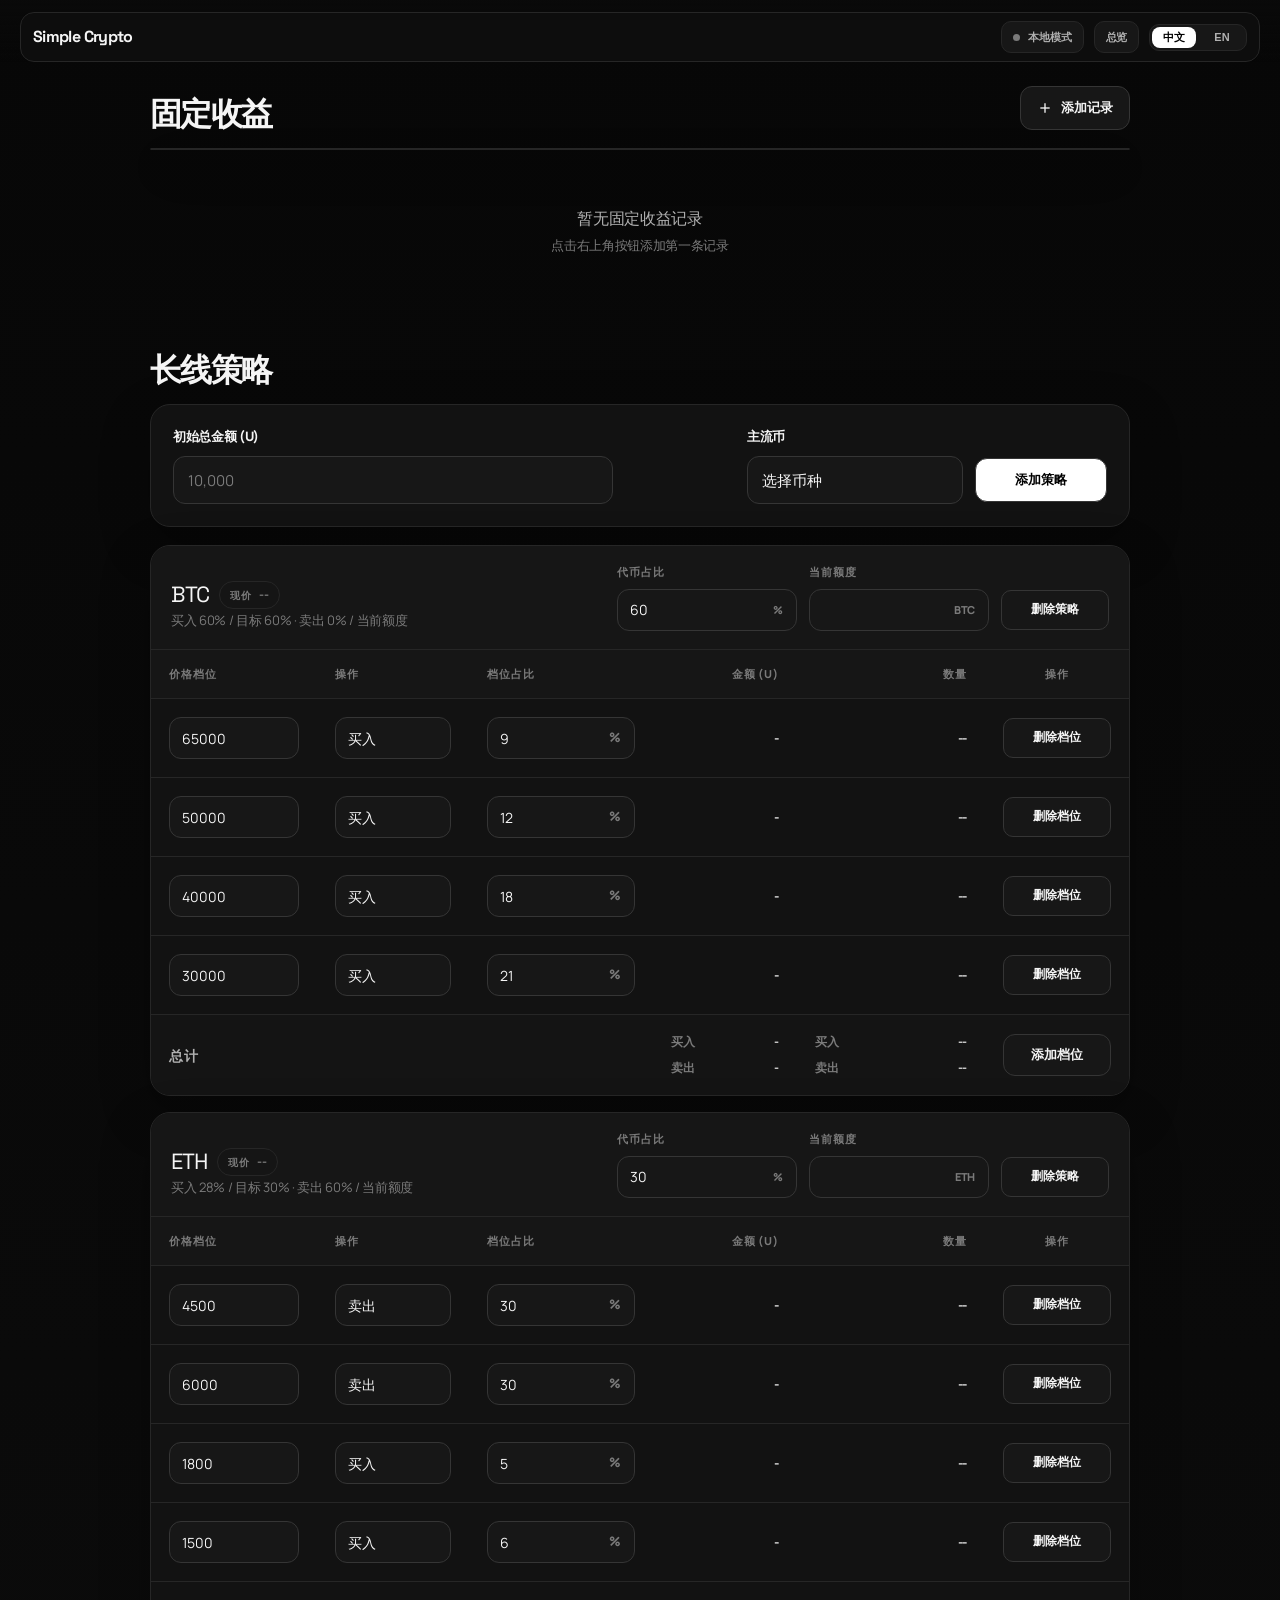
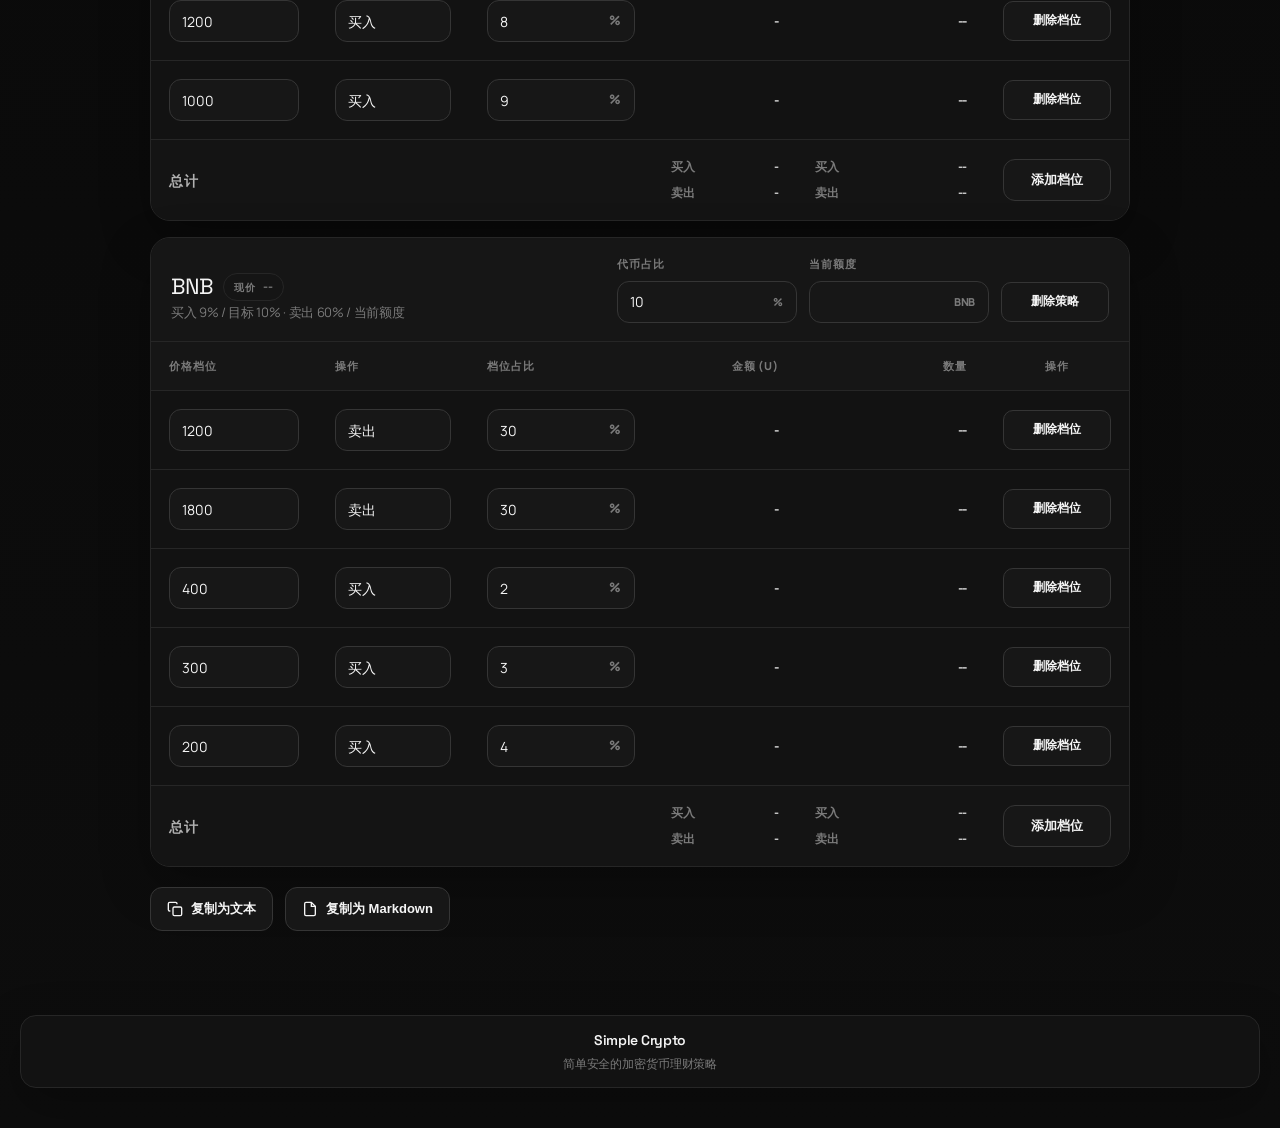
==== commit 78d56601: "Refine nav and footer layout" ====
--- a/config.html
+++ b/config.html
@@ -31,12 +31,6 @@
     </nav>
 
     <main class="main">
-        <section class="hero container">
-            <div class="hero-card">
-                <p class="hero-subtitle">简单安全的加密货币理财策略</p>
-            </div>
-        </section>
-
         <section class="section container" id="fixed-income">
             <div class="section-header">
                 <div>
--- a/style.css
+++ b/style.css
@@ -53,7 +53,7 @@
     position: sticky;
     top: 0;
     z-index: 100;
-    padding: 14px 20px 0;
+    padding: 12px 20px 0;
     background: linear-gradient(180deg, rgba(10, 10, 10, 0.96), rgba(10, 10, 10, 0));
 }
 
@@ -61,8 +61,8 @@
     display: flex;
     align-items: center;
     justify-content: space-between;
-    gap: 16px;
-    padding: 10px 14px;
+    gap: 14px;
+    padding: 8px 12px;
     border: 1px solid var(--border);
     border-radius: 14px;
     background: rgba(15, 15, 15, 0.92);
@@ -86,13 +86,13 @@
     display: inline-flex;
     align-items: center;
     justify-content: center;
-    min-height: 34px;
-    padding: 0 12px;
+    min-height: 32px;
+    padding: 0 11px;
     border: 1px solid var(--border);
     border-radius: 10px;
     background: var(--panel-soft);
     color: var(--text-soft);
-    font-size: 12px;
+    font-size: 11px;
     font-weight: 800;
     text-decoration: none;
     transition: var(--transition);
@@ -118,13 +118,13 @@
     display: inline-flex;
     align-items: center;
     gap: 8px;
-    min-height: 34px;
-    padding: 0 12px;
+    min-height: 32px;
+    padding: 0 11px;
     border: 1px solid var(--border);
     border-radius: 10px;
     background: var(--panel-soft);
     color: var(--text-soft);
-    font-size: 12px;
+    font-size: 11px;
     font-weight: 800;
     cursor: pointer;
     transition: var(--transition);
@@ -162,7 +162,7 @@
 .lang-switch {
     display: inline-flex;
     gap: 4px;
-    padding: 3px;
+    padding: 2px;
     border: 1px solid var(--border);
     border-radius: 10px;
     background: var(--panel-soft);
@@ -170,7 +170,7 @@
 
 .lang-btn {
     min-width: 44px;
-    padding: 6px 10px;
+    padding: 5px 9px;
     border: 0;
     border-radius: 8px;
     background: transparent;
@@ -1796,7 +1796,6 @@
 }
 
 @media (max-width: 768px) {
-    .nav-actions,
     .section-header,
     .strategy-header,
     .overview-panel-head,
@@ -1805,9 +1804,53 @@
         align-items: flex-start;
     }
 
-    .nav-actions,
     .overview-income-item {
         width: 100%;
+    }
+
+    .nav {
+        padding: 9px 14px 0;
+    }
+
+    .nav-container {
+        flex-direction: column;
+        align-items: stretch;
+        gap: 8px;
+        padding: 10px;
+    }
+
+    .nav-logo {
+        font-size: 15px;
+        line-height: 1;
+    }
+
+    .nav-actions {
+        width: 100%;
+        display: grid;
+        grid-template-columns: minmax(0, 1fr) auto;
+        grid-template-areas:
+            'status status'
+            'entry lang';
+        gap: 8px;
+        align-items: center;
+    }
+
+    .nav-actions > .sync-button {
+        grid-area: status;
+        width: 100%;
+        min-width: 0;
+        justify-content: flex-start;
+    }
+
+    .nav-actions > .nav-link-button {
+        grid-area: entry;
+        min-width: 86px;
+        width: auto;
+    }
+
+    .nav-actions > .lang-switch {
+        grid-area: lang;
+        justify-self: end;
     }
 
     .strategy-toolbar,
@@ -1845,11 +1888,11 @@
     }
 
     .overview-panel-head {
-        padding-top: 16px;
+        padding-top: 14px;
     }
 
     .overview-panel-body {
-        padding: 16px;
+        padding: 14px;
     }
 
     .fixed-income-table th,
@@ -1857,7 +1900,7 @@
     .strategy-table th,
     .strategy-table td {
         min-width: 120px;
-        padding: 14px;
+        padding: 13px;
     }
 }
 
@@ -1870,7 +1913,8 @@
     }
 
     .nav-container {
-        align-items: flex-start;
+        gap: 7px;
+        padding: 9px;
     }
 
     .hero-card,
@@ -1908,13 +1952,126 @@
         padding-right: 16px;
     }
 
+    .main {
+        padding-top: 18px;
+        padding-bottom: 32px;
+    }
+
+    .hero {
+        margin-bottom: 16px;
+    }
+
+    .hero-card {
+        padding-top: 12px;
+        padding-bottom: 12px;
+    }
+
+    .hero-subtitle {
+        font-size: 12px;
+    }
+
+    .section {
+        margin-bottom: 28px;
+    }
+
+    .section-header {
+        gap: 12px;
+        margin-bottom: 14px;
+    }
+
+    .section-title {
+        font-size: clamp(1.2rem, 6vw, 1.55rem);
+    }
+
+    .apple-card {
+        padding: 16px;
+        margin-bottom: 14px;
+    }
+
+    .strategy-section {
+        gap: 12px;
+        margin-bottom: 16px;
+    }
+
+    .action-buttons {
+        gap: 10px;
+    }
+
+    .footer {
+        padding-bottom: 24px;
+    }
+
+    .footer-content {
+        padding: 12px 14px;
+    }
+
+    .overview-main {
+        gap: 10px;
+        padding-top: 10px;
+        padding-bottom: 10px;
+    }
+
+    .overview-layout {
+        gap: 10px;
+    }
+
+    .overview-panel-head {
+        padding: 12px 14px 0;
+    }
+
+    .overview-panel-body {
+        padding: 12px 14px 14px;
+    }
+
     .overview-level-chip-grid {
         grid-template-columns: 1fr;
+        gap: 6px;
     }
 
     .overview-income-item,
     .overview-strategy-card {
-        padding: 12px;
-    }
-
-}
+        padding: 10px;
+        gap: 8px;
+    }
+
+    .overview-level-chip {
+        min-height: 58px;
+        padding: 8px;
+    }
+
+}
+
+@media (max-width: 420px) {
+    .nav {
+        padding-left: 10px;
+        padding-right: 10px;
+    }
+
+    .nav-actions {
+        grid-template-columns: 1fr;
+        grid-template-areas:
+            'status'
+            'entry'
+            'lang';
+    }
+
+    .nav-actions > .nav-link-button {
+        width: 100%;
+    }
+
+    .nav-actions > .lang-switch {
+        justify-self: stretch;
+        width: 100%;
+        justify-content: center;
+    }
+
+    .lang-btn {
+        flex: 1 1 0;
+    }
+
+    .main,
+    .footer {
+        padding-left: 10px;
+        padding-right: 10px;
+    }
+}
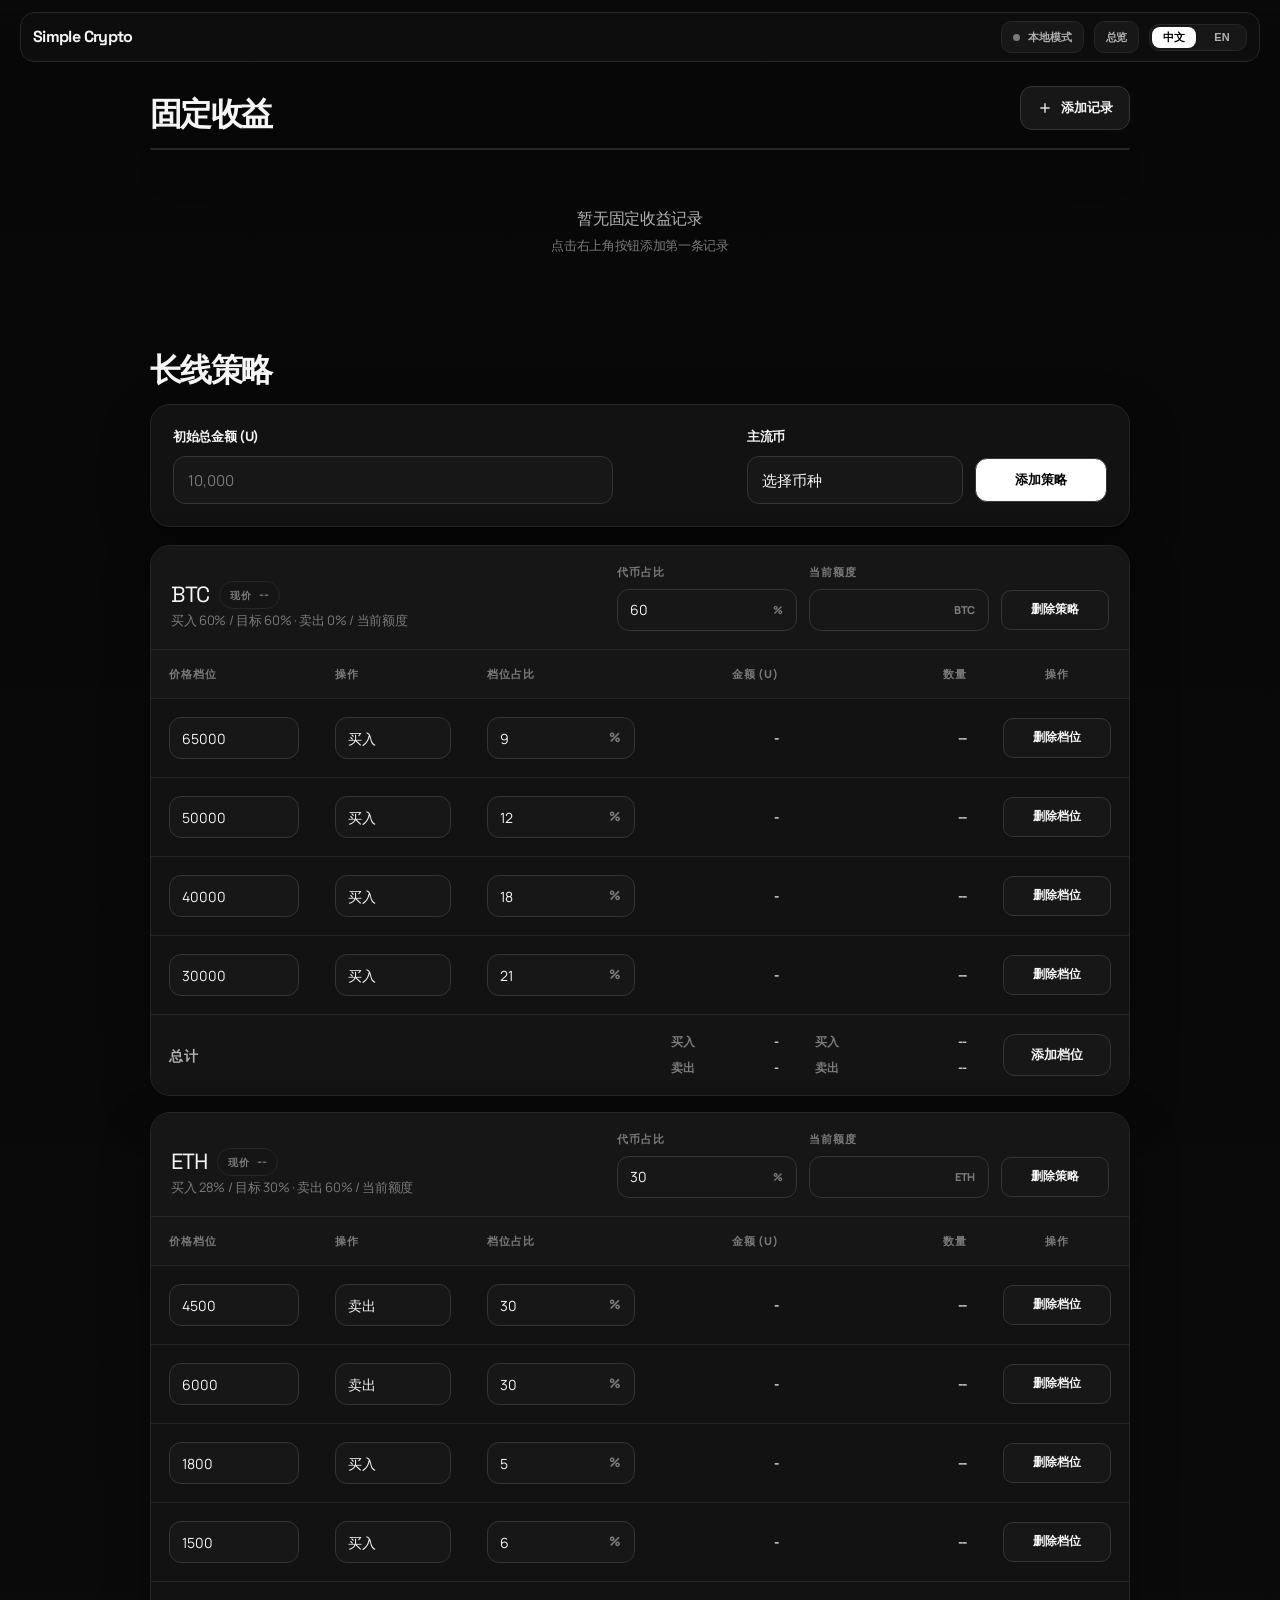
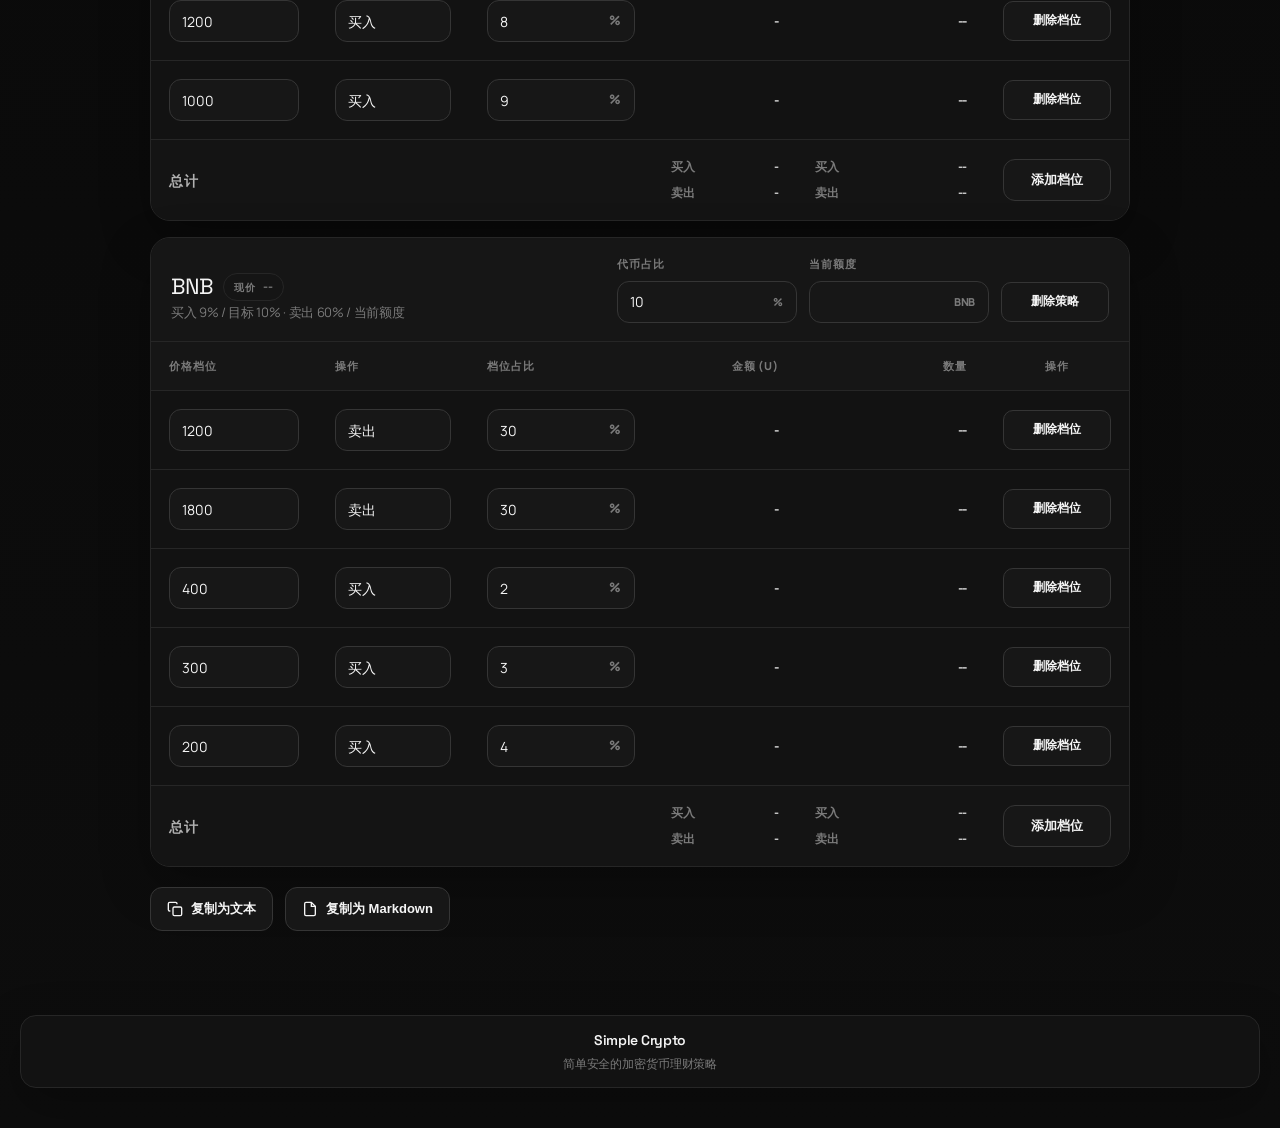
==== commit 456cd438: "Add Aave auto APR for fixed income" ====
--- a/config.html
+++ b/config.html
@@ -109,7 +109,7 @@
     <div class="modal-overlay" id="fixedIncomeModal">
         <div class="modal-content">
             <div class="modal-header">
-                <h3 data-i18n="fixedIncomeModalTitle">添加固定收益记录</h3>
+                <h3 id="fixedIncomeModalTitle" data-i18n="fixedIncomeModalTitle">添加固定收益记录</h3>
                 <button class="modal-close" onclick="closeFixedIncomeModal()">
                     <svg width="20" height="20" viewBox="0 0 24 24" fill="none" stroke="currentColor" stroke-width="2">
                         <line x1="18" y1="6" x2="6" y2="18"></line>
@@ -159,6 +159,7 @@
                         <input type="number" step="0.01" id="apy" placeholder="5.5" class="form-input apy-input" required>
                         <span class="input-suffix">%</span>
                     </div>
+                    <p class="input-hint" id="apyHint" hidden></p>
                 </div>
                 <div class="form-group">
                     <label class="form-label" data-i18n="startDateLabel">开始日期</label>
@@ -192,7 +193,7 @@
             </form>
             <div class="modal-actions">
                 <button type="button" class="apple-button apple-button-secondary" onclick="closeFixedIncomeModal()" data-i18n="cancelButton">取消</button>
-                <button type="submit" form="fixedIncomeForm" class="apple-button apple-button-primary" data-i18n="saveButton">保存</button>
+                <button type="submit" id="fixedIncomeSubmitButton" form="fixedIncomeForm" class="apple-button apple-button-primary" data-i18n="saveButton">保存</button>
             </div>
         </div>
     </div>
--- a/style.css
+++ b/style.css
@@ -672,7 +672,7 @@
 
 .fixed-income-table th:last-child,
 .fixed-income-table td:last-child {
-    width: 180px;
+    width: 272px;
     white-space: nowrap;
 }
 
@@ -717,6 +717,7 @@
     color: var(--danger);
 }
 
+.table-edit-btn,
 .table-detail-btn,
 .table-delete-btn {
     display: inline-flex;
@@ -735,10 +736,12 @@
     transition: var(--transition);
 }
 
+.table-edit-btn,
 .table-detail-btn {
     margin-right: 8px;
 }
 
+.table-edit-btn:hover,
 .table-detail-btn:hover,
 .table-delete-btn:hover {
     background: #202020;
@@ -1218,6 +1221,23 @@
     font-size: 12px;
 }
 
+.input-hint.is-loading {
+    color: var(--text-soft);
+}
+
+.input-hint.is-error {
+    color: #ffb4b4;
+}
+
+.form-input.is-auto-filled {
+    border-color: var(--border);
+    background: #161616;
+}
+
+.form-input.is-loading {
+    border-color: #4a4a4a;
+}
+
 .token-chips,
 .platform-chips {
     display: flex;
